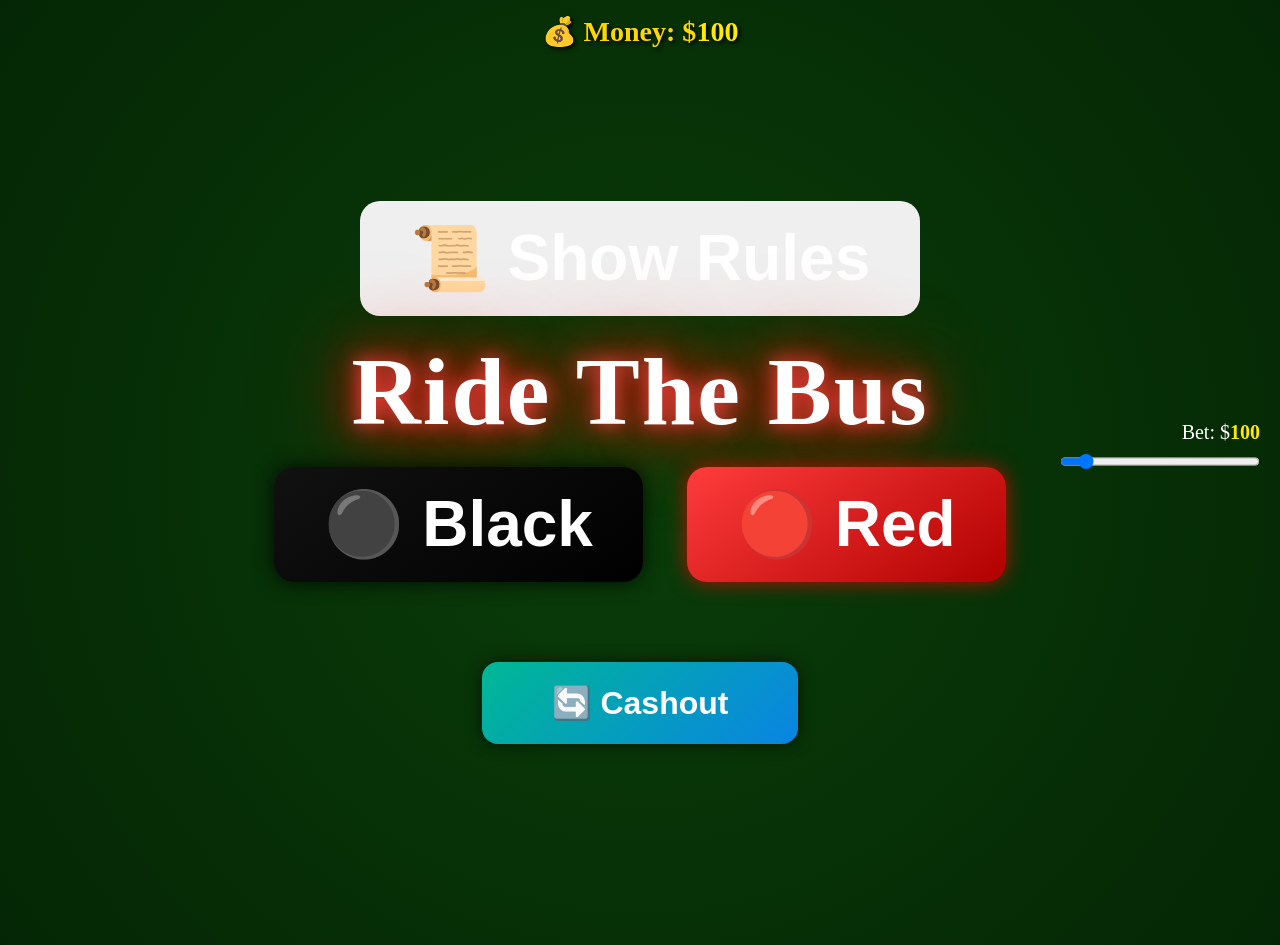
==== index.html @ 521db03d "P!" ====
<!DOCTYPE html>
<html lang="en">
<head>
  <meta charset="UTF-8" />
  <meta name="viewport" content="width=device-width, initial-scale=1.0" />
  <title>Ride The Bus</title>
  <link rel="stylesheet" href="Ride The Bus STYLE.css" />
</head>

<body id="myDIV">
    <div id="overlay" class="overlay hidden">
        <div id="overlay-text" class="overlay-text"></div>
      </div>
      
  <!-- Money Display -->
  <div id="moneyDisplayContainer">💰 Money: $<span id="money">1000</span></div>

  <!-- Loss/Win Screens -->
  <div id="lossScreen" class="loss-screen hidden"><h1 id="lossText">$100</h1></div>
  <div id="winScreen" class="win-screen hidden"><h1 id="winText">$0</h1></div>

  <!-- Main Game Container -->
  <div class="container">
    <!-- Rules Button -->
<div class="rules-container">
    <button id="rulesBtn" class="buttons blue-btn">📜 Show Rules</button>
  </div>
  
  <!-- Rules Modal -->
  <div id="rulesModal" class="modal hidden">
    <div class="modal-content">
      <span id="closeRules" class="close">&times;</span>
      <h2>Ride The Bus — Rules</h2>
      <ol>
        <li>Step 1 — Guess the color: Pick Red or Black.</li>
        <li>Step 2 — Higher or Lower: Guess if the next card is higher or lower.</li>
        <li>Step 3 — In Between or Outside: Will the next card be between or outside the previous two?</li>
        <li>Step 4 — Guess the Suit: Choose the suit of the next card.</li>
        <li>Win money for correct guesses; lose your bet for wrong guesses.</li>
      </ol>
    </div>
  </div>
  
    <h1 class="title glow">Ride The Bus</h1>

    <div class="card-display hidden">
      <div class="card" id="card">
        <div class="card-inner" id="cardInner">
          <div class="card-front">
            <span class="card-value" id="cardValue"></span>
            <span class="card-suit hidden" id="cardSuit"></span>
          </div>
          <div class="card-back"></div>
          <div id="cardHistory" class="card-history">
            
            <canvas class="history-card" id="cardSlot1" width="60" height="90"></canvas>
            <canvas class="history-card" id="cardSlot2" width="60" height="90"></canvas>
            <canvas class="history-card" id="cardSlot3" width="60" height="90"></canvas>
            <canvas class="history-card" id="cardSlot4" width="60" height="90"></canvas>
          </div>
        </div>
      </div>
      <h2 id="cardText">Draw a card to start!</h2>
      <p id="rätt" style="position:absolute; top:80%; left:50%; transform:translate(-50%, -50%); color:white; font-size:24px;"></p>
    </div>

    <!-- Step 1: Color Guess -->
    <div class="button-group">
      <button class="buttons black-btn black" id="CG1" onclick="ColorRB('CG1')">⚫ Black</button>
      <button class="buttons red-btn red" id="CG2" onclick="ColorRB('CG2')">🔴 Red</button>
    </div>

    <!-- Step 2: Higher or Lower -->
    <div class="button-group">
      <button class="buttons black-btn black hidden" id="h" onclick="higherOrLower('higher')">😶‍🌫️ Higher</button>
      <button class="buttons red-btn red hidden" id="l" onclick="higherOrLower('lower')">📉 Lower</button>
    </div>

    <!-- Step 3: In Between or Outside -->
    <div class="button-group">
      <button class="buttons black-btn black hidden" id="in" onclick="inBetweenOrOutside('in')">↔️ In Between</button>
      <button class="buttons red-btn red hidden" id="out" onclick="inBetweenOrOutside('out')">🏞️ Outside</button>
    </div>

    <!-- Step 4: Suit Guess -->
    <div class="button-group" id="suit-buttons">
      <button class="buttons red-btn red hidden" id="Hearts" onclick="guessSuit('Hearts')">♥ Hearts</button>
      <button class="buttons red-btn red hidden" id="Diamonds" onclick="guessSuit('Diamonds')">♦ Diamonds</button>
      <button class="buttons black-btn black hidden" id="Spades" onclick="guessSuit('Spades')">♠ Spades</button>
      <button class="buttons black-btn black hidden" id="Clubs" onclick="guessSuit('Clubs')">♣ Clubs</button>
    </div>

    <!-- Restart Button -->
    <div class="restart-container">
<button id="restartBtn" class="buttons green-btn">🔄 Cashout</button>
    </div>

    <!-- Hidden Result Text -->
    <div id="hidden1" style="display:none;"><h1 class="ResultText"></h1></div>

    <!-- Bet Slider -->
    <div class="bet-container">
      <label for="betSlider">Bet: $<span id="betAmount">0</span></label>
      <input type="range" id="betSlider" min="1" max="1000" value="100" step="1">
    </div>
  </div>

  <script src="Ride The Bus Script.js"></script>
</body>
</html>
---- Ride The Bus STYLE.css ----
* {
    margin: 0;
    padding: 0;
    box-sizing: border-box;
  }

  body {
    display: flex;
    justify-content: center;
    align-items: center;
    background: radial-gradient(circle at center, #0a3d0a, #042604);
    min-height: 100vh;
    overflow: hidden;
    color: #fff;
  }

  .title {
    font-family: 'Brush Script MT', cursive;
    font-size: 96px;
    color: #fff;
    letter-spacing: 2px;
    text-shadow: 0 0 20px #ff4b4b, 0 0 50px #ff0000, 0 0 100px #ff0000;
    animation: glowPulse 3s ease-in-out infinite alternate;
    animation: slideIn 0.8s ease;

  }

  .buttons {
    font-size: 64px;
    padding: 20px 50px;
    margin: 20px;
    border: none;
    border-radius: 20px;
    cursor: pointer;
    font-weight: bold;
    color: white;
    transition: all 0.3s ease;
    animation: fadeIn 1.2s ease-in-out;
  }

  .black {
    background: linear-gradient(145deg, #111, #000);
    box-shadow: 0 0 20px rgba(0, 0, 0, 0.8);
  }
  .black:hover {
    transform: scale(1.1);
    box-shadow: 0 0 25px rgba(255, 255, 255, 0.3);
  }

  .red {
    background: linear-gradient(145deg, #ff3c3c, #b00000);
    box-shadow: 0 0 20px rgba(255, 0, 0, 0.7);
  }
  .red:hover {
    transform: scale(1.1);
    box-shadow: 0 0 25px rgba(255, 0, 0, 0.9);
  }

  .restart-container {
    width: 100%;
    text-align: center;
    margin-top: 40px;         
    animation: fadeInRestart 1s ease forwards;
  }

  #moneyDisplayContainer {
    position: absolute;
    top: 15px;
    left: 50%;
    transform: translateX(-50%);
    font-size: 28px;
    font-weight: bold;
    color: gold;
    text-shadow: 2px 2px 4px black;
  }


  #restartBtn {
    display: inline-block;
    padding: 22px 70px;
    font-size: 32px;
    border-radius: 16px;
    background: linear-gradient(135deg, #00b894, #0984e3);
    color: white;
    border: none;
    cursor: pointer;
    box-shadow: 0px 0px 15px rgba(0,0,0,0.6);
    transition: transform 0.2s ease, background 0.2s ease;
    opacity: 0;                    
    animation: fadeInRestart 1s ease forwards;
    animation-delay: 0.3s;
  }

  #restartBtn:hover {
    transform: scale(1.1);
    background: linear-gradient(135deg, #55efc4, #74b9ff);
  }

  .green-btn {
    background-color: #28a745;
    color: white;
    border: none;
    padding: 12px 24px;
    font-size: 18px;
    border-radius: 12px;
    cursor: pointer;
    box-shadow: 0px 4px 10px rgba(0,0,0,0.3);
  }

  .green-btn:hover {
    transform: scale(1.5);
    background-color: #218838;
    box-shadow: 0 0 25px rgba(255, 255, 255, 0.3);
  }

  h2 {
    font-family: 'Segoe UI', Tahoma, Geneva, Verdana, sans-serif;
    font-size: 28px;
    text-shadow: 0 0 10px rgba(255, 255, 255, 0.5);
    animation: slideIn 0.8s ease;
  }
  .hidden{
    display: none;
  }
  #hidden1{
    display: none; 
    transition: all 0.8s ease; 
  }
  #hidden2 {
    display: none;
    transition: all 0.8s ease; 
  }
  .ResultText {
    position: absolute;   
    top: 0px;
    left: 0px; 
    cursor: pointer;
    font-weight: bold;
    color: white;
    animation: cardflip 5s normal;
  }

  /* Modal Styles */
.modal {
  position: fixed;
  top:0;
  left:0;
  width:100%;
  height:100%;
  background: rgba(0,0,0,0.7);
  display: flex;
  justify-content: center;
  align-items: center;
  z-index: 2000;
}

.modal-content {
  background:white;
  color: #000;
  padding:20px;
  border-radius:10px;
  width:90%;
  max-width:400px;
  text-align:left;
  position: relative;
}

.modal .close {
  position:absolute;
  top:10px;
  right:15px;
  font-size:24px;
  cursor:pointer;
}

.modal.hidden {
  display:none;
}

  #cardText {
    display: inline-block;
    animation: cardFlip 0.6s ease;
  }

  @keyframes fadeInRestart {
    from { opacity: 0; transform: translateY(20px); }
    to   { opacity: 1; transform: translateY(0); }
  }

  @keyframes cardFlip {
    0% { transform: rotateY(90deg); opacity: 0; }
    100% { transform: rotateY(0deg); opacity: 1; }
  }

  @keyframes mybuttonOP {
    100% { opacity: 0%; }
  }

  @keyframes fadeIn {
    from { opacity: 0; transform: scale(0.95); }
    to { opacity: 1; transform: scale(1); }
  }

  @keyframes slideIn {
    from { transform: translateY(-50px); opacity: 0; }
    to { transform: translateY(0); opacity: 1; }
  }

  @keyframes SlidetoSide {
    to { transform: translateX(0px); opacity: 0; } 
    from { transform: translateX(-750px); opacity: 1; }
  }

  @keyframes glowPulse {
    from {
      text-shadow: 0 0 20px #ff3c3c, 0 0 50px #ff3c3c;
    }
    to {
      text-shadow: 0 0 40px #ff7373, 0 0 100px #ff3c3c;
    }
  }

  @keyframes confetti-fall {
    0% { transform: translateY(0) rotate(0deg); }
    100% { transform: translateY(100vh) rotate(360deg); opacity: 0; }
  }
  

  #myDIV {
    inline-size: 100%;
    block-size: 945px;
    border-inline: 0 solid transparent;
    box-sizing: border-box;
    animation: borderGlow 3s infinite alternate;
  }

  @keyframes borderGlow {
    0% { box-shadow: 0 0 0px #000 inset; }
    100% { box-shadow: 0 0 120px #000 inset; }
  }

  .container {
    position: absolute;
    text-align: center;
    vertical-align: baseline;
  }

  .bet-container {
    position: fixed;       
    top: 50%;              
    right: 20px;           
    transform: translateY(-50%); 
    display: flex;
    flex-direction: column; 
    align-items: flex-end;  
    color: white;
    font-size: 20px;
    z-index: 1000;          
  }

  #betSlider {
    width: 200px;
    margin: 10px 0;
  }

  #betAmount, #money {
    font-weight: bold;
    color: #ffea00;
    text-align: center;
  }

  .loss-screen {
    background: red; /* green instead of red */
    display: flex;
    justify-content:center;
    align-items:center;
    font-size: 4em;
    font-weight:bold;
    color:white;
    z-index:2000;
    position: fixed; top:0; left:0; width:100vw; height:100vh;
    animation: fadeInScale 1.5s ease forwards;
  }

  .win-screen {
    background: rgba(0,200,0,0.9); /* green */
    display: flex; justify-content:center; align-items:center;
    font-size: 4em; font-weight:bold; color:white; z-index:2000;
    position: fixed; top:0; left:0; width:100vw; height:100vh;
  }
  .hidden { display: none; }
  .restart-container button { display:none; font-size:2em; padding:10px 20px; margin-top:20px; cursor:pointer; }

  .loss-screen.hidden {
    display: none;
  }

  @keyframes fadeInScale {
    0% { opacity: 0; transform: scale(0.5); }
    50% { opacity: 1; transform: scale(1.2); }
    100% { opacity: 1; transform: scale(1); }
  }

  .card-history {
    position: fixed;
    top: 20px;
    left: 20px;
    display: flex;
    gap: 10px;
    z-index: 1500;
  }

  .history-card {
    border: 1px solid white;
    border-radius: 6px;
    background-color: #222;
    box-shadow: 0 0 5px rgba(255,255,255,0.3);
  }

  .win-screen {
    position: fixed;
    top: 0;
    left: 0;
    width: 100vw;
    height: 100vh;
    background: rgba(0,0,0,0.85);
    display: flex;
    justify-content: center;
    align-items: center;
    flex-direction: column;
    color: gold;
    font-size: 80px;
    font-weight: bold;
    text-shadow: 0 0 20px gold, 0 0 50px yellow;
    z-index: 2000;
    animation: fadeInScale 1.5s ease forwards;
  }

  .win-screen.hidden {
    display: none;
  }

  @keyframes fadeInScale {
    0% { opacity: 0; transform: scale(0.5); }
    50% { opacity: 1; transform: scale(1.2); }
    100% { opacity: 1; transform: scale(1); }
  }
  @keyframes fallConfetti {
    0% { transform: translateY(0) rotate(0deg); opacity: 1; }
    100% { transform: translateY(100vh) rotate(720deg); opacity: 0; }
  }

  /* Barrel roll for body */
  body.victory {
    animation: barrelRoll 2s ease forwards;
  }

  @keyframes barrelRoll {
    0% { transform: rotate(0deg); }
    100% { transform: rotate(360deg); }
  }
  .overlay {
    position: fixed;
    top: 0;
    left: 0;
    width: 100%;
    height: 100%;
    background: rgba(0,0,0,0.85);
    display: flex;
    justify-content: center;
    align-items: center;
    z-index: 9999;
    opacity: 0;
    pointer-events: none;
    transition: opacity 0.5s ease;
  }
  
  .overlay.visible {
    opacity: 1;
    pointer-events: all;
  }
  
  .overlay-text {
    font-size: 3rem;
    color: gold;
    text-align: center;
    transform: scale(0);
    transition: transform 0.5s ease;
  }
  
  .overlay.visible .overlay-text {
    transform: scale(1);
  }

  #confetti-container {
    position: fixed;
    top: 0;
    left: 0;
    width: 100%;
    height: 0;
    pointer-events: none;
    overflow: visible;
    z-index: 10000;
  }
  
  .confetti {
    position: absolute;
    width: 10px;
    height: 10px;
    background-color: gold;
    opacity: 0.8;
    transform: rotate(0deg);
    border-radius: 50%;
    animation: confetti-fall linear forwards;
  }
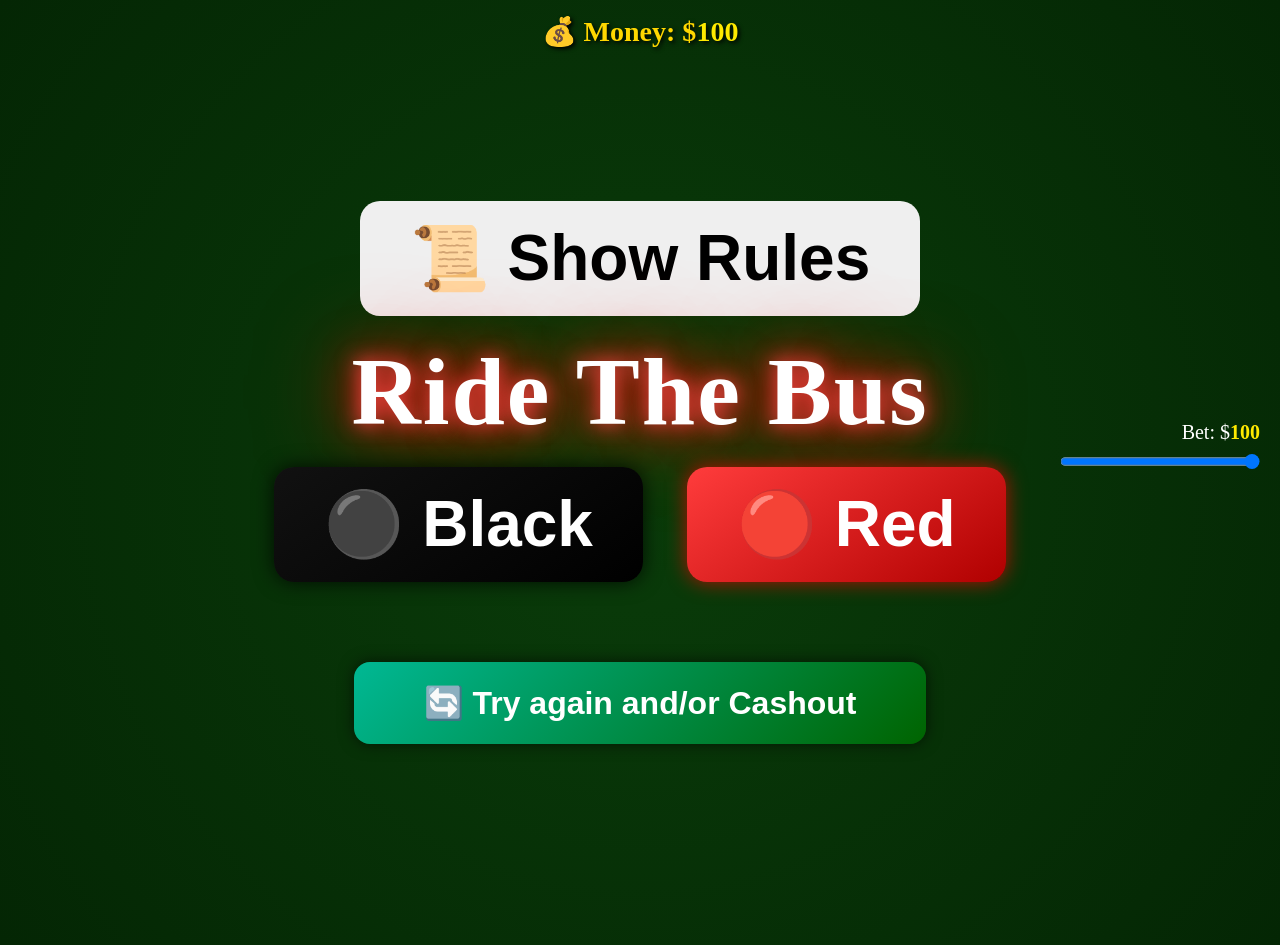
==== commit ab463f02: "P#3" ====
--- a/index.html
+++ b/index.html
@@ -23,7 +23,7 @@
   <div class="container">
     <!-- Rules Button -->
 <div class="rules-container">
-    <button id="rulesBtn" class="buttons blue-btn">📜 Show Rules</button>
+    <button id="rulesBtn" class="buttons blue-btn buttonBT">📜 Show Rules</button>
   </div>
   
   <!-- Rules Modal -->
@@ -32,17 +32,16 @@
       <span id="closeRules" class="close">&times;</span>
       <h2>Ride The Bus — Rules</h2>
       <ol>
-        <li>Step 1 — Guess the color: Pick Red or Black.</li>
-        <li>Step 2 — Higher or Lower: Guess if the next card is higher or lower.</li>
-        <li>Step 3 — In Between or Outside: Will the next card be between or outside the previous two?</li>
-        <li>Step 4 — Guess the Suit: Choose the suit of the next card.</li>
+        <li>Guess the color: Pick Red or Black.</li>
+        <li>Higher or Lower: Guess if the next card is higher or lower.</li>
+        <li>In Between or Outside: Will the next card be between or outside the previous two?</li>
+        <li> Guess the Suit: Choose the suit of the next card.</li>
         <li>Win money for correct guesses; lose your bet for wrong guesses.</li>
       </ol>
     </div>
   </div>
   
     <h1 class="title glow">Ride The Bus</h1>
-
     <div class="card-display hidden">
       <div class="card" id="card">
         <div class="card-inner" id="cardInner">
@@ -52,7 +51,6 @@
           </div>
           <div class="card-back"></div>
           <div id="cardHistory" class="card-history">
-            
             <canvas class="history-card" id="cardSlot1" width="60" height="90"></canvas>
             <canvas class="history-card" id="cardSlot2" width="60" height="90"></canvas>
             <canvas class="history-card" id="cardSlot3" width="60" height="90"></canvas>
@@ -92,7 +90,7 @@
 
     <!-- Restart Button -->
     <div class="restart-container">
-<button id="restartBtn" class="buttons green-btn">🔄 Cashout</button>
+<button id="restartBtn" class="buttons green-btn">🔄 Try again and/or Cashout </button>
     </div>
 
     <!-- Hidden Result Text -->
@@ -101,7 +99,7 @@
     <!-- Bet Slider -->
     <div class="bet-container">
       <label for="betSlider">Bet: $<span id="betAmount">0</span></label>
-      <input type="range" id="betSlider" min="1" max="1000" value="100" step="1">
+      <input type="range" id="betSlider" min="1" max="2" value="100" step="1">
     </div>
   </div>
 
--- a/Ride The Bus STYLE.css
+++ b/Ride The Bus STYLE.css
@@ -1,416 +1,408 @@
-  * {
-    margin: 0;
-    padding: 0;
-    box-sizing: border-box;
-  }
-
-  body {
-    display: flex;
-    justify-content: center;
-    align-items: center;
-    background: radial-gradient(circle at center, #0a3d0a, #042604);
-    min-height: 100vh;
-    overflow: hidden;
-    color: #fff;
-  }
-
-  .title {
-    font-family: 'Brush Script MT', cursive;
-    font-size: 96px;
-    color: #fff;
-    letter-spacing: 2px;
-    text-shadow: 0 0 20px #ff4b4b, 0 0 50px #ff0000, 0 0 100px #ff0000;
-    animation: glowPulse 3s ease-in-out infinite alternate;
-    animation: slideIn 0.8s ease;
-
-  }
-
-  .buttons {
-    font-size: 64px;
-    padding: 20px 50px;
-    margin: 20px;
-    border: none;
-    border-radius: 20px;
-    cursor: pointer;
-    font-weight: bold;
-    color: white;
-    transition: all 0.3s ease;
-    animation: fadeIn 1.2s ease-in-out;
-  }
-
-  .black {
-    background: linear-gradient(145deg, #111, #000);
-    box-shadow: 0 0 20px rgba(0, 0, 0, 0.8);
-  }
-  .black:hover {
-    transform: scale(1.1);
-    box-shadow: 0 0 25px rgba(255, 255, 255, 0.3);
-  }
-
-  .red {
-    background: linear-gradient(145deg, #ff3c3c, #b00000);
-    box-shadow: 0 0 20px rgba(255, 0, 0, 0.7);
-  }
-  .red:hover {
-    transform: scale(1.1);
-    box-shadow: 0 0 25px rgba(255, 0, 0, 0.9);
-  }
-
-  .restart-container {
-    width: 100%;
-    text-align: center;
-    margin-top: 40px;         
-    animation: fadeInRestart 1s ease forwards;
-  }
-
-  #moneyDisplayContainer {
-    position: absolute;
-    top: 15px;
-    left: 50%;
-    transform: translateX(-50%);
-    font-size: 28px;
-    font-weight: bold;
-    color: gold;
-    text-shadow: 2px 2px 4px black;
-  }
-
-
-  #restartBtn {
-    display: inline-block;
-    padding: 22px 70px;
-    font-size: 32px;
-    border-radius: 16px;
-    background: linear-gradient(135deg, #00b894, #0984e3);
-    color: white;
-    border: none;
-    cursor: pointer;
-    box-shadow: 0px 0px 15px rgba(0,0,0,0.6);
-    transition: transform 0.2s ease, background 0.2s ease;
-    opacity: 0;                    
-    animation: fadeInRestart 1s ease forwards;
-    animation-delay: 0.3s;
-  }
-
-  #restartBtn:hover {
-    transform: scale(1.1);
-    background: linear-gradient(135deg, #55efc4, #74b9ff);
-  }
-
-  .green-btn {
-    background-color: #28a745;
-    color: white;
-    border: none;
-    padding: 12px 24px;
-    font-size: 18px;
-    border-radius: 12px;
-    cursor: pointer;
-    box-shadow: 0px 4px 10px rgba(0,0,0,0.3);
-  }
-
-  .green-btn:hover {
-    transform: scale(1.5);
-    background-color: #218838;
-    box-shadow: 0 0 25px rgba(255, 255, 255, 0.3);
-  }
-
-  h2 {
-    font-family: 'Segoe UI', Tahoma, Geneva, Verdana, sans-serif;
-    font-size: 28px;
-    text-shadow: 0 0 10px rgba(255, 255, 255, 0.5);
-    animation: slideIn 0.8s ease;
-  }
-  .hidden{
-    display: none;
-  }
-  #hidden1{
-    display: none; 
-    transition: all 0.8s ease; 
-  }
-  #hidden2 {
-    display: none;
-    transition: all 0.8s ease; 
-  }
-  .ResultText {
-    position: absolute;   
-    top: 0px;
-    left: 0px; 
-    cursor: pointer;
-    font-weight: bold;
-    color: white;
-    animation: cardflip 5s normal;
-  }
-
-  /* Modal Styles */
-.modal {
-  position: fixed;
-  top:0;
-  left:0;
-  width:100%;
-  height:100%;
-  background: rgba(0,0,0,0.7);
+* {
+  margin: 0;
+  padding: 0;
+  box-sizing: border-box;
+}
+
+body {
   display: flex;
   justify-content: center;
   align-items: center;
+  background: radial-gradient(circle at center, #0a3d0a, #042604);
+  min-height: 100vh;
+  overflow: hidden;
+  color: #fff;
+}
+
+.title {
+  font-family: 'Brush Script MT', cursive;
+  font-size: 96px;
+  color: #fff;
+  letter-spacing: 2px;
+  text-shadow: 0 0 20px #ff4b4b, 0 0 50px #ff0000, 0 0 100px #ff0000;
+  animation: glowPulse 3s ease-in-out infinite alternate;
+  animation: slideIn 0.8s ease;
+
+}
+.blue-btn:hover {
+transform: scale(1.1);
+  box-shadow: 0 0 25px yellow(255, 255, 255, 0.3);
+}
+.buttons {
+  font-size: 64px;
+  padding: 20px 50px;
+  margin: 20px;
+  border: none;
+  border-radius: 20px;
+  cursor: pointer;
+  font-weight: bold;
+  color: white;
+  transition: all 0.3s ease;
+  animation: fadeIn 1.2s ease-in-out;
+}
+
+.black {
+  background: linear-gradient(145deg, #111, #000);
+  box-shadow: 0 0 20px rgba(0, 0, 0, 0.8);
+}
+.black:hover {
+  transform: scale(1.1);
+  box-shadow: 0 0 25px rgba(255, 255, 255, 0.3);
+}
+
+.red {
+  background: linear-gradient(145deg, #ff3c3c, #b00000);
+  box-shadow: 0 0 20px rgba(255, 0, 0, 0.7);
+}
+.red:hover {
+  transform: scale(1.1);
+  box-shadow: 0 0 25px rgba(255, 0, 0, 0.9);
+}
+
+.restart-container {
+  width: 100%;
+  text-align: center;
+  margin-top: 40px;         
+  animation: fadeInRestart 1s ease forwards;
+}
+
+#moneyDisplayContainer {
+  position: absolute;
+  top: 15px;
+  left: 50%;
+  transform: translateX(-50%);
+  font-size: 28px;
+  font-weight: bold;
+  color: gold;
+  text-shadow: 2px 2px 4px black;
+}
+
+
+#restartBtn {
+  display: inline-block;
+  padding: 22px 70px;
+  font-size: 32px;
+  border-radius: 16px;
+  background: linear-gradient(135deg, #00b894, darkGreen);
+  color: white;
+  border: none;
+  cursor: pointer;
+  box-shadow: 0px 0px 15px rgba(0,0,0,0.6);
+  transition: transform 0.2s ease, background 0.2s ease;
+  opacity: 0;                    
+  animation: fadeInRestart 1s ease forwards;
+  animation-delay: 0.3s;
+}
+
+#restartBtn:hover {
+  transform: scale(1.5);
+  background: linear-gradient(135deg, #55efc4, #74b9ff);
+}
+
+
+.buttonBT {
+color: #000;
+}
+
+
+h2 {
+  font-family: 'Segoe UI', Tahoma, Geneva, Verdana, sans-serif;
+  font-size: 28px;
+  text-shadow: 0 0 10px rgba(255, 255, 255, 0.5);
+  animation: slideIn 0.8s ease;
+}
+.hidden{
+  display: none;
+}
+#hidden1{
+  display: none; 
+  transition: all 0.8s ease; 
+}
+#hidden2 {
+  display: none;
+  transition: all 0.8s ease; 
+}
+.ResultText {
+  position: absolute;   
+  top: 0px;
+  left: 0px; 
+  cursor: pointer;
+  font-weight: bold;
+  color: white;
+  animation: cardflip 5s normal;
+}
+
+/* Modal Styles */
+.modal {
+position: fixed;
+top:0;
+right:0;
+width:100%;
+height:100%;
+background: rgba(0,0,0,0.7);
+display: flex;
+justify-content: center;
+align-items: center;
+z-index: 2000;
+}
+
+.modal-content {
+background:white;
+color: #000;
+padding:20px;
+border-radius:10px;
+width:90%;
+max-width:400px;
+text-align:left;
+position: relative;
+}
+
+.modal .close {
+position:absolute;
+top:10px;
+right:15px;
+font-size:24px;
+cursor:pointer;
+}
+
+.modal.hidden {
+display:none;
+}
+
+#cardText {
+  display: inline-block;
+  animation: cardFlip 0.6s ease;
+}
+
+@keyframes fadeInRestart {
+  from { opacity: 0; transform: translateY(20px); }
+  to   { opacity: 1; transform: translateY(0); }
+}
+
+@keyframes cardFlip {
+  0% { transform: rotateY(90deg); opacity: 0; }
+  100% { transform: rotateY(0deg); opacity: 1; }
+}
+
+@keyframes mybuttonOP {
+  100% { opacity: 0%; }
+}
+
+@keyframes fadeIn {
+  from { opacity: 0; transform: scale(0.95); }
+  to { opacity: 1; transform: scale(1); }
+}
+
+@keyframes slideIn {
+  from { transform: translateY(-50px); opacity: 0; }
+  to { transform: translateY(0); opacity: 1; }
+}
+
+@keyframes SlidetoSide {
+  to { transform: translateX(0px); opacity: 0; } 
+  from { transform: translateX(-750px); opacity: 1; }
+}
+
+@keyframes glowPulse {
+  from {
+    text-shadow: 0 0 20px #ff3c3c, 0 0 50px #ff3c3c;
+  }
+  to {
+    text-shadow: 0 0 40px #ff7373, 0 0 100px #ff3c3c;
+  }
+}
+
+@keyframes confetti-fall {
+  0% { transform: translateY(0) rotate(0deg); }
+  100% { transform: translateY(100vh) rotate(360deg); opacity: 0; }
+}
+
+
+#myDIV {
+  inline-size: 100%;
+  block-size: 945px;
+  border-inline: 0 solid transparent;
+  box-sizing: border-box;
+  animation: borderGlow 3s infinite alternate;
+}
+
+@keyframes borderGlow {
+  0% { box-shadow: 0 0 0px #000 inset; }
+  100% { box-shadow: 0 0 120px #000 inset; }
+}
+
+.container {
+  position: absolute;
+  text-align: center;
+  vertical-align: baseline;
+}
+
+.bet-container {
+  position: fixed;       
+  top: 50%;              
+  right: 20px;           
+  transform: translateY(-50%); 
+  display: flex;
+  flex-direction: column; 
+  align-items: flex-end;  
+  color: white;
+  font-size: 20px;
+  z-index: 1000;          
+}
+
+#betSlider {
+  width: 200px;
+  margin: 10px 0;
+}
+
+#betAmount, #money {
+  font-weight: bold;
+  color: #ffea00;
+  text-align: center;
+}
+
+.loss-screen {
+  background: red; /* green instead of red */
+  display: flex;
+  justify-content:center;
+  align-items:center;
+  font-size: 4em;
+  font-weight:bold;
+  color:white;
+  z-index:2000;
+  position: fixed; top:0; left:0; width:100vw; height:100vh;
+  animation: fadeInScale 1.5s ease forwards;
+}
+
+.win-screen {
+  background: rgba(0,200,0,0.9); /* green */
+  display: flex; justify-content:center; align-items:center;
+  font-size: 4em; font-weight:bold; color:white; z-index:2000;
+  position: fixed; top:0; left:0; width:100vw; height:100vh;
+}
+.hidden { display: none; }
+.restart-container button { display:none; font-size:2em; padding:10px 20px; margin-top:20px; cursor:pointer; }
+
+.loss-screen.hidden {
+  display: none;
+}
+
+@keyframes fadeInScale {
+  0% { opacity: 0; transform: scale(0.5); }
+  50% { opacity: 1; transform: scale(1.2); }
+  100% { opacity: 1; transform: scale(1); }
+}
+
+.card-history {
+  position: fixed;
+  top: 20px;
+  left: 20px;
+  display: flex;
+  gap: 10px;
+  z-index: 1500;
+}
+
+.history-card {
+  border: 1px solid white;
+  border-radius: 6px;
+  background-color: #222;
+  box-shadow: 0 0 5px rgba(255,255,255,0.3);
+}
+
+.win-screen {
+  position: fixed;
+  top: 0;
+  left: 0;
+  width: 100vw;
+  height: 100vh;
+  background: rgba(0,0,0,0.85);
+  display: flex;
+  justify-content: center;
+  align-items: center;
+  flex-direction: column;
+  color: gold;
+  font-size: 80px;
+  font-weight: bold;
+  text-shadow: 0 0 20px gold, 0 0 50px yellow;
   z-index: 2000;
-}
-
-.modal-content {
-  background:white;
-  color: #000;
-  padding:20px;
-  border-radius:10px;
-  width:90%;
-  max-width:400px;
-  text-align:left;
-  position: relative;
-}
-
-.modal .close {
-  position:absolute;
-  top:10px;
-  right:15px;
-  font-size:24px;
-  cursor:pointer;
-}
-
-.modal.hidden {
-  display:none;
-}
-
-  #cardText {
-    display: inline-block;
-    animation: cardFlip 0.6s ease;
-  }
-
-  @keyframes fadeInRestart {
-    from { opacity: 0; transform: translateY(20px); }
-    to   { opacity: 1; transform: translateY(0); }
-  }
-
-  @keyframes cardFlip {
-    0% { transform: rotateY(90deg); opacity: 0; }
-    100% { transform: rotateY(0deg); opacity: 1; }
-  }
-
-  @keyframes mybuttonOP {
-    100% { opacity: 0%; }
-  }
-
-  @keyframes fadeIn {
-    from { opacity: 0; transform: scale(0.95); }
-    to { opacity: 1; transform: scale(1); }
-  }
-
-  @keyframes slideIn {
-    from { transform: translateY(-50px); opacity: 0; }
-    to { transform: translateY(0); opacity: 1; }
-  }
-
-  @keyframes SlidetoSide {
-    to { transform: translateX(0px); opacity: 0; } 
-    from { transform: translateX(-750px); opacity: 1; }
-  }
-
-  @keyframes glowPulse {
-    from {
-      text-shadow: 0 0 20px #ff3c3c, 0 0 50px #ff3c3c;
-    }
-    to {
-      text-shadow: 0 0 40px #ff7373, 0 0 100px #ff3c3c;
-    }
-  }
-
-  @keyframes confetti-fall {
-    0% { transform: translateY(0) rotate(0deg); }
-    100% { transform: translateY(100vh) rotate(360deg); opacity: 0; }
-  }
-  
-
-  #myDIV {
-    inline-size: 100%;
-    block-size: 945px;
-    border-inline: 0 solid transparent;
-    box-sizing: border-box;
-    animation: borderGlow 3s infinite alternate;
-  }
-
-  @keyframes borderGlow {
-    0% { box-shadow: 0 0 0px #000 inset; }
-    100% { box-shadow: 0 0 120px #000 inset; }
-  }
-
-  .container {
-    position: absolute;
-    text-align: center;
-    vertical-align: baseline;
-  }
-
-  .bet-container {
-    position: fixed;       
-    top: 50%;              
-    right: 20px;           
-    transform: translateY(-50%); 
-    display: flex;
-    flex-direction: column; 
-    align-items: flex-end;  
-    color: white;
-    font-size: 20px;
-    z-index: 1000;          
-  }
-
-  #betSlider {
-    width: 200px;
-    margin: 10px 0;
-  }
-
-  #betAmount, #money {
-    font-weight: bold;
-    color: #ffea00;
-    text-align: center;
-  }
-
-  .loss-screen {
-    background: red; /* green instead of red */
-    display: flex;
-    justify-content:center;
-    align-items:center;
-    font-size: 4em;
-    font-weight:bold;
-    color:white;
-    z-index:2000;
-    position: fixed; top:0; left:0; width:100vw; height:100vh;
-    animation: fadeInScale 1.5s ease forwards;
-  }
-
-  .win-screen {
-    background: rgba(0,200,0,0.9); /* green */
-    display: flex; justify-content:center; align-items:center;
-    font-size: 4em; font-weight:bold; color:white; z-index:2000;
-    position: fixed; top:0; left:0; width:100vw; height:100vh;
-  }
-  .hidden { display: none; }
-  .restart-container button { display:none; font-size:2em; padding:10px 20px; margin-top:20px; cursor:pointer; }
-
-  .loss-screen.hidden {
-    display: none;
-  }
-
-  @keyframes fadeInScale {
-    0% { opacity: 0; transform: scale(0.5); }
-    50% { opacity: 1; transform: scale(1.2); }
-    100% { opacity: 1; transform: scale(1); }
-  }
-
-  .card-history {
-    position: fixed;
-    top: 20px;
-    left: 20px;
-    display: flex;
-    gap: 10px;
-    z-index: 1500;
-  }
-
-  .history-card {
-    border: 1px solid white;
-    border-radius: 6px;
-    background-color: #222;
-    box-shadow: 0 0 5px rgba(255,255,255,0.3);
-  }
-
-  .win-screen {
-    position: fixed;
-    top: 0;
-    left: 0;
-    width: 100vw;
-    height: 100vh;
-    background: rgba(0,0,0,0.85);
-    display: flex;
-    justify-content: center;
-    align-items: center;
-    flex-direction: column;
-    color: gold;
-    font-size: 80px;
-    font-weight: bold;
-    text-shadow: 0 0 20px gold, 0 0 50px yellow;
-    z-index: 2000;
-    animation: fadeInScale 1.5s ease forwards;
-  }
-
-  .win-screen.hidden {
-    display: none;
-  }
-
-  @keyframes fadeInScale {
-    0% { opacity: 0; transform: scale(0.5); }
-    50% { opacity: 1; transform: scale(1.2); }
-    100% { opacity: 1; transform: scale(1); }
-  }
-  @keyframes fallConfetti {
-    0% { transform: translateY(0) rotate(0deg); opacity: 1; }
-    100% { transform: translateY(100vh) rotate(720deg); opacity: 0; }
-  }
-
-  /* Barrel roll for body */
-  body.victory {
-    animation: barrelRoll 2s ease forwards;
-  }
-
-  @keyframes barrelRoll {
-    0% { transform: rotate(0deg); }
-    100% { transform: rotate(360deg); }
-  }
-  .overlay {
-    position: fixed;
-    top: 0;
-    left: 0;
-    width: 100%;
-    height: 100%;
-    background: rgba(0,0,0,0.85);
-    display: flex;
-    justify-content: center;
-    align-items: center;
-    z-index: 9999;
-    opacity: 0;
-    pointer-events: none;
-    transition: opacity 0.5s ease;
-  }
-  
-  .overlay.visible {
-    opacity: 1;
-    pointer-events: all;
-  }
-  
-  .overlay-text {
-    font-size: 3rem;
-    color: gold;
-    text-align: center;
-    transform: scale(0);
-    transition: transform 0.5s ease;
-  }
-  
-  .overlay.visible .overlay-text {
-    transform: scale(1);
-  }
-
-  #confetti-container {
-    position: fixed;
-    top: 0;
-    left: 0;
-    width: 100%;
-    height: 0;
-    pointer-events: none;
-    overflow: visible;
-    z-index: 10000;
-  }
-  
-  .confetti {
-    position: absolute;
-    width: 10px;
-    height: 10px;
-    background-color: gold;
-    opacity: 0.8;
-    transform: rotate(0deg);
-    border-radius: 50%;
-    animation: confetti-fall linear forwards;
-  }
-  
+  animation: fadeInScale 1.5s ease forwards;
+}
+
+.win-screen.hidden {
+  display: none;
+}
+
+@keyframes fadeInScale {
+  0% { opacity: 0; transform: scale(0.5); }
+  50% { opacity: 1; transform: scale(1.2); }
+  100% { opacity: 1; transform: scale(1); }
+}
+@keyframes fallConfetti {
+  0% { transform: translateY(0) rotate(0deg); opacity: 1; }
+  100% { transform: translateY(100vh) rotate(720deg); opacity: 0; }
+}
+
+/* Barrel roll for body */
+body.victory {
+  animation: barrelRoll 2s ease forwards;
+}
+
+@keyframes barrelRoll {
+  0% { transform: rotate(0deg); }
+  100% { transform: rotate(360deg); }
+}
+.overlay {
+  position: fixed;
+  top: 0;
+  left: 0;
+  width: 100%;
+  height: 100%;
+  background: rgba(0,0,0,0.85);
+  display: flex;
+  justify-content: center;
+  align-items: center;
+  z-index: 9999;
+  opacity: 0;
+  pointer-events: none;
+  transition: opacity 0.5s ease;
+}
+
+.overlay.visible {
+  opacity: 1;
+  pointer-events: all;
+}
+
+.overlay-text {
+  font-size: 3rem;
+  color: gold;
+  text-align: center;
+  transform: scale(0);
+  transition: transform 0.5s ease;
+}
+
+.overlay.visible .overlay-text {
+  transform: scale(1);
+}
+
+#confetti-container {
+  position: fixed;
+  top: 0;
+  left: 0;
+  width: 100%;
+  height: 0;
+  pointer-events: none;
+  overflow: visible;
+  z-index: 10000;
+}
+
+.confetti {
+  position: absolute;
+  width: 10px;
+  height: 10px;
+  background-color: gold;
+  opacity: 0.8;
+  transform: rotate(0deg);
+  border-radius: 50%;
+  animation: confetti-fall linear forwards;
+}
+
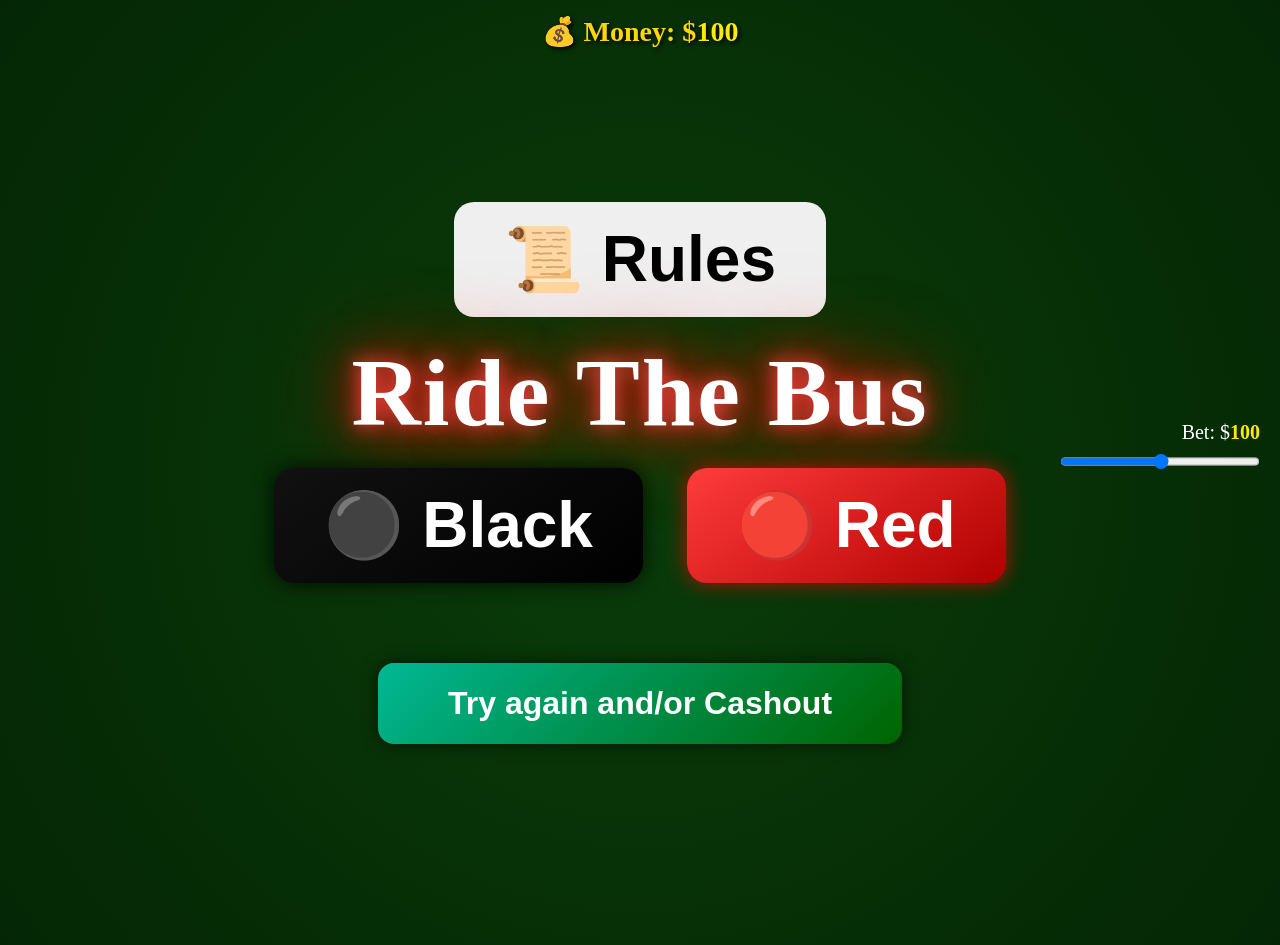
==== commit 99998d05: "P4" ====
--- a/index.html
+++ b/index.html
@@ -23,20 +23,33 @@
   <div class="container">
     <!-- Rules Button -->
 <div class="rules-container">
-    <button id="rulesBtn" class="buttons blue-btn buttonBT">📜 Show Rules</button>
+    <button id="rulesBtn" class="buttons blue-btn buttonBT">📜 Rules</button>
   </div>
   
   <!-- Rules Modal -->
   <div id="rulesModal" class="modal hidden">
     <div class="modal-content">
       <span id="closeRules" class="close">&times;</span>
-      <h2>Ride The Bus — Rules</h2>
-      <ol>
-        <li>Guess the color: Pick Red or Black.</li>
-        <li>Higher or Lower: Guess if the next card is higher or lower.</li>
-        <li>In Between or Outside: Will the next card be between or outside the previous two?</li>
-        <li> Guess the Suit: Choose the suit of the next card.</li>
-        <li>Win money for correct guesses; lose your bet for wrong guesses.</li>
+      <h2>Ride The Bus Rules</h2>
+      <ol> <br>
+        <ul>Step 1: Guess the color: Pick Red or Black.</ul> <br>
+        <ul>Step 2: Higher or Lower: Guess if the next card is higher or lower.</ul> <br>
+        <ul>Step 3: In Between or Outside: Will the next card be between or outside the previous two?</ul> <br>
+        <ul> Step 4: Guess the Suit: Choose the suit of the next card.</ul> <br>
+        <ul>Win money for correct guesses; lose your bet for wrong guesses.</ul> <br>
+        <h2> Card Values</h2> <br>
+        <ul> Number card = value, 1 = 1, etc </ul> <br>
+        <h2> Face cards value</h2> <br>
+        <ul> J, Q, K = 10 </ul> 
+        <ul> A = 11 </ul> <br>
+        <h2>Earnings</h2>
+        <ul>Step 1: 1.5x</ul>
+        <ul>Step 2: 2x</ul>
+        <ul>Step 3: 4x</ul>
+        <ul>Step 4: 20x</ul> <br>
+        <h4>You earn the multiplied bet, so if you bet 100$ and win the first Step you <mark>earn</mark> 150$ and have 250$ after cashout</h4>
+
+
       </ol>
     </div>
   </div>
@@ -76,8 +89,8 @@
 
     <!-- Step 3: In Between or Outside -->
     <div class="button-group">
-      <button class="buttons black-btn black hidden" id="in" onclick="inBetweenOrOutside('in')">↔️ In Between</button>
-      <button class="buttons red-btn red hidden" id="out" onclick="inBetweenOrOutside('out')">🏞️ Outside</button>
+      <button class="buttons black-btn black hidden" id="in" onclick="inBetweenOrOutside('in')">↔️ Inbetween </button>
+      <button class="buttons red-btn red hidden" id="out" onclick="inBetweenOrOutside('out')">🏞️ Outside </button>
     </div>
 
     <!-- Step 4: Suit Guess -->
@@ -90,7 +103,7 @@
 
     <!-- Restart Button -->
     <div class="restart-container">
-<button id="restartBtn" class="buttons green-btn">🔄 Try again and/or Cashout </button>
+<button id="restartBtn" class="buttons green-btn"> Try again and/or Cashout </button>
     </div>
 
     <!-- Hidden Result Text -->
@@ -98,8 +111,8 @@
 
     <!-- Bet Slider -->
     <div class="bet-container">
-      <label for="betSlider">Bet: $<span id="betAmount">0</span></label>
-      <input type="range" id="betSlider" min="1" max="2" value="100" step="1">
+      <label for="betSlider">Bet: $<span id="betAmount"></span></label>
+      <input type="range" id="betSlider" min="1" max="" value="max" step="1">
     </div>
   </div>
 
--- a/Ride The Bus STYLE.css
+++ b/Ride The Bus STYLE.css
@@ -109,8 +109,17 @@
   font-family: 'Segoe UI', Tahoma, Geneva, Verdana, sans-serif;
   font-size: 28px;
   text-shadow: 0 0 10px rgba(255, 255, 255, 0.5);
-  animation: slideIn 0.8s ease;
-}
+  animation: fadeIn 1s ease;
+}
+
+ul {
+  animation: slideIn 1s ease;
+}
+
+h4 {
+  animation: slideIn 1s ease;
+}
+
 .hidden{
   display: none;
 }
